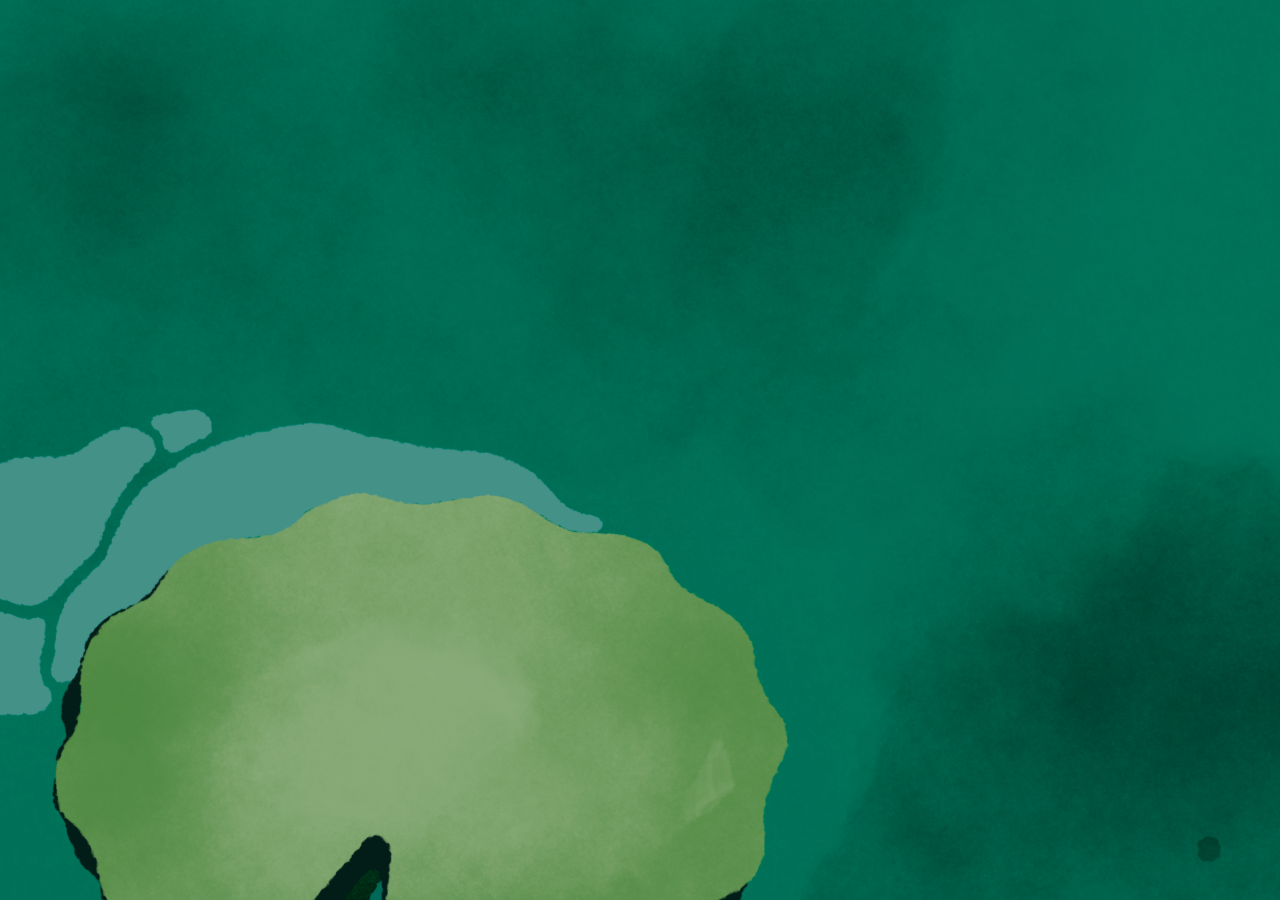
==== MapBuilder/index.html @ 538d5877 "Add MapBuilder web client and mobile device detection" ====
<!DOCTYPE html>
<html lang="it">
<head>
    <meta charset="UTF-8">
    <title>Platform - Portfolio</title>
    <script src="https://cjrtnc.leaningtech.com/4.2/loader.js"></script>
    <link rel="stylesheet" href="css/transiction.css">
    <link rel="stylesheet" href="css/style.css">
</head>
<body>
    <div class="transiction-container">
        <div class="transiction-bar"></div>
        <div class="transiction-bar"></div>
        <div class="transiction-bar"></div>
        <div class="transiction-bar"></div>
        <div class="transiction-bar"></div>
    </div>
    <div class="disclaimer">
        <p>⚠️ <strong>Disclaimer:</strong> Questa applicazione Java è stata adattata per funzionare nel browser tramite CheerpJ. Alcune funzionalità potrebbero essere limitate o non funzionare perfettamente rispetto alla versione desktop originale.</p>
    </div>
    <div class="platform-container">
    </div>
</body>
<script src="js/main.js"></script>
</html>
---- MapBuilder/css/transiction.css ----
.transiction-container {
    position: absolute;
    top: 0;
    left: 0;
    right: 0;
    bottom: 0;
    pointer-events: none;
    z-index: 999;
}

.transiction-bar{
    width: 100%;
    height: 20%;
    background: white;
    animation-name: tend;
    animation-duration: 0.5s;
    animation-timing-function: ease-in-out;
    animation-fill-mode: backwards;
    transform: translateX(100%);
}

@keyframes tend {
    0% {
        transform: translateX(0);
    }
    100% {
        transform: translateX(100%);
    }
}

.transiction-bar:nth-child(1) {
    background: #1a745f;
}

.transiction-bar:nth-child(2) {
    animation-delay: 100ms;
    background: #449188;
}

.transiction-bar:nth-child(3) {
    animation-delay: 200ms;
    background: #b7e1c2;
}

.transiction-bar:nth-child(4) {
    animation-delay: 300ms;
    background: #779d67;
}

.transiction-bar:nth-child(5) {
    animation-delay: 400ms;
    background: #00624c;
}
---- MapBuilder/css/style.css ----
* {
    margin: 0;
    padding: 0;
    box-sizing: border-box;
}

body, html {
    font-family: sans-serif;
    width: 100%;
    height: 100%;
    overflow: hidden;
    background: url('../../res/background.png') no-repeat top left / cover;
}

.platform-container {
    position: relative;
    width: 100vw;
    height: 100vh;
    overflow: hidden;
}

#cheerpjDisplay {
    width: 100% !important;
    height: 100% !important;
    border: 0;
    display: block;
}

#cheerpjDisplay svg {
    overflow: hidden;
}
#log-container {
    width: 30%;
    position: absolute;
    text-align: left;
    color: white;
    font-size: 14px;
    text-shadow: 1px 1px 2px black;
    z-index: 99;
    top: 2px;
    right: 5px;
}

#log-container p {
    margin: 5px 0;
    padding: 5px;
    background-color: rgba(0, 0, 0, 0.2);
    border-radius: 5px;
    opacity: 1;
    transition: all 1s ease-in-out;
}

.cheerpjNC::after {
    position: absolute;
    content: 'CHEERPJ COMMUNITY EDITION - FOR PERSONAL AND NON-BUSINESS USE ONLY';
    left: 0;
    right: 0;
    bottom: 0;
    font-weight: 700;
    background: rgba(250, 250, 250, 0.9);
    border: 0px solid transparent !important;
    border-radius: 50px;
    margin: 5px auto;
    padding: 4px 0px 2px 0px;
    pointer-events: auto;
    width: 25%;
    cursor: pointer;
    z-index: -999;
}

.cheerpjNC:before {
    position: absolute;
    left: 0;
    right: 0;
    bottom: 0;
    font-weight: 700;
    background: rgba(250, 250, 250, 0.9);
    border: 0px !important;
    border-radius: 50px;
    margin: 5px auto;
    padding: 4px 0px 2px 0px;
    pointer-events: auto;
    width: 75%;
    cursor: pointer;
    z-index: -999;
}

#log-container p.fade-out {
    opacity: 0;
}

@keyframes fade-in {
    from {
        opacity: 0;
        transform: translateX(100%);
    }
    to {
        opacity: 1;
        transform: translateX(0);
    }
}

@keyframes fade-out {
    from {
        opacity: 1;
        transform: translateX(0);
    }
    to {
        opacity: 0;
        transform: translateX(100%);
    }
}

#log-container p {
    animation: fade-in .5s;
}

#log-container p.fade-out {
    animation: fade-out .5s forwards;
}

.disclaimer {
    position: absolute;
    top: 10px;
    left: 10px;
    background-color: rgba(255, 193, 7, 0.9);
    color: #212529;
    padding: 10px 15px;
    border-radius: 8px;
    border-left: 4px solid #ff8c00;
    box-shadow: 0 2px 10px rgba(0, 0, 0, 0.3);
    z-index: 1000;
    max-width: 600px;
    font-size: 20px;
    line-height: 1.4;
    opacity: 0;
    backdrop-filter: blur(5px);
    will-change: opacity;
    animation: disclaimer 20s forwards;
}

.disclaimer p {
    margin: 0;
}

.disclaimer strong {
    font-weight: bold;
}

@keyframes disclaimer {
    0%{
        opacity: 0;
    }
    10%{
        opacity: 0;
    }
    12%{
        opacity: 1;
    }
    99%{
        opacity: 1;
    }
    100%{
        opacity: 0;
    }
}
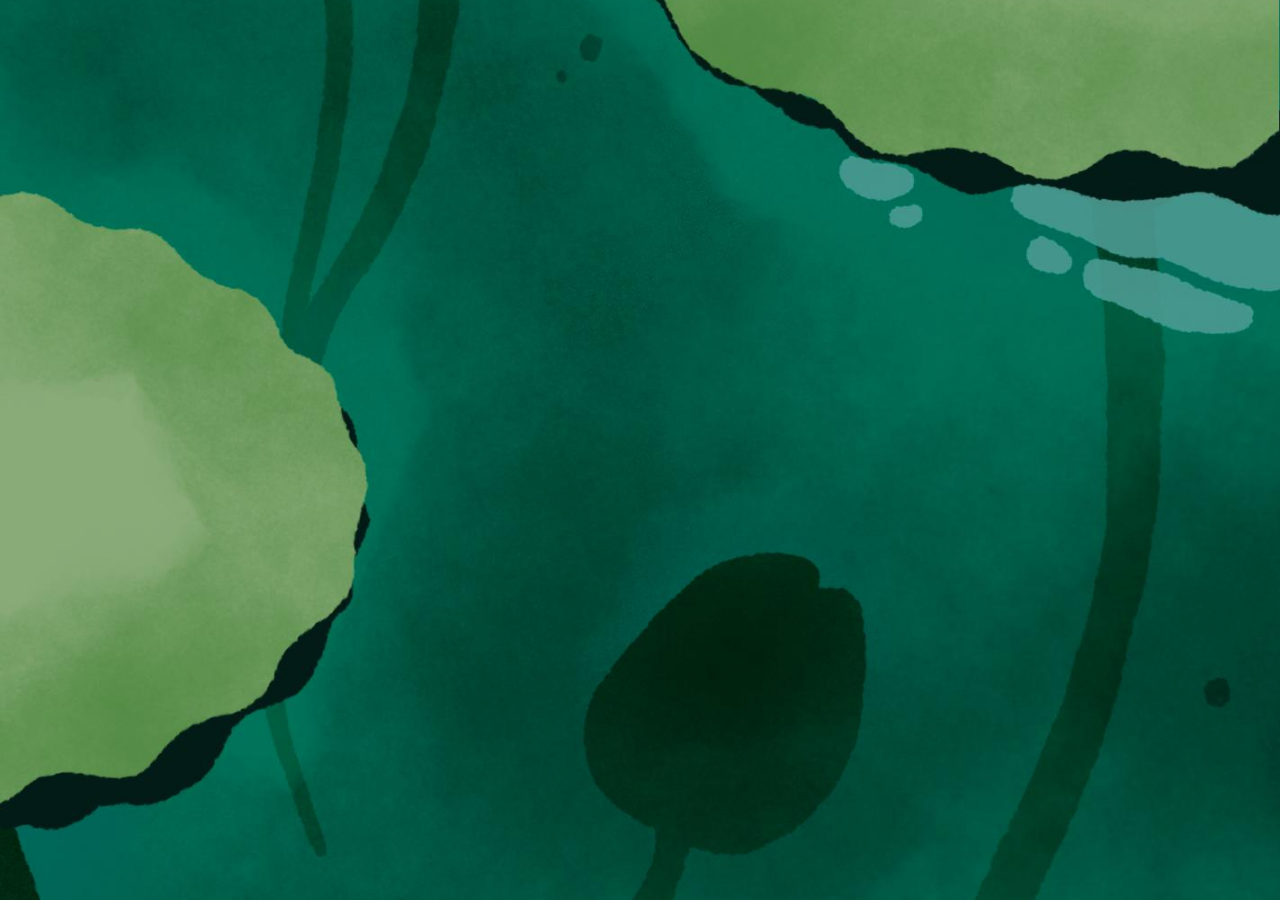
==== commit d0427494: "Improve mobile detection and restrict app usage on mobile Enhanced mobile device detection logic and" ====
--- a/MapBuilder/index.html
+++ b/MapBuilder/index.html
@@ -2,6 +2,7 @@
 <html lang="it">
 <head>
     <meta charset="UTF-8">
+    <meta name="viewport" content="width=device-width, initial-scale=1.0, user-scalable=no, orientation=landscape">
     <title>Platform - Portfolio</title>
     <script src="https://cjrtnc.leaningtech.com/4.2/loader.js"></script>
     <link rel="stylesheet" href="css/transiction.css">
--- a/MapBuilder/css/style.css
+++ b/MapBuilder/css/style.css
@@ -9,7 +9,13 @@
     width: 100%;
     height: 100%;
     overflow: hidden;
-    background: url('../../res/background.png') no-repeat top left / cover;
+    background: url('../../res/mobile_background.jpeg') no-repeat center center / cover;
+    /* Blocca il ridimensionamento e lo zoom */
+    touch-action: none;
+    user-select: none;
+    -webkit-user-select: none;
+    -moz-user-select: none;
+    -ms-user-select: none;
 }
 
 .platform-container {
@@ -17,6 +23,11 @@
     width: 100vw;
     height: 100vh;
     overflow: hidden;
+    /* Impedisce il ridimensionamento */
+    min-width: 100vw;
+    min-height: 100vh;
+    max-width: 100vw;
+    max-height: 100vh;
 }
 
 #cheerpjDisplay {
@@ -24,10 +35,45 @@
     height: 100% !important;
     border: 0;
     display: block;
+    /* Impedisce il ridimensionamento dell'applicazione Java */
+    position: absolute;
+    top: 0;
+    left: 0;
+    object-fit: contain;
+    object-position: center;
 }
 
 #cheerpjDisplay svg {
     overflow: hidden;
+    /* Mantiene le proporzioni originali */
+    width: 100% !important;
+    height: 100% !important;
+}
+
+/* Responsive adjustments per evitare problemi di orientamento */
+@media screen and (max-height: 600px) and (orientation: landscape) {
+    #log-container {
+        width: 25%;
+        font-size: 12px;
+    }
+    
+    .disclaimer {
+        font-size: 14px;
+        max-width: 400px;
+        padding: 8px 12px;
+    }
+}
+
+@media screen and (max-width: 900px) {
+    #log-container {
+        width: 35%;
+        font-size: 13px;
+    }
+    
+    .disclaimer {
+        font-size: 16px;
+        max-width: 500px;
+    }
 }
 #log-container {
     width: 30%;
